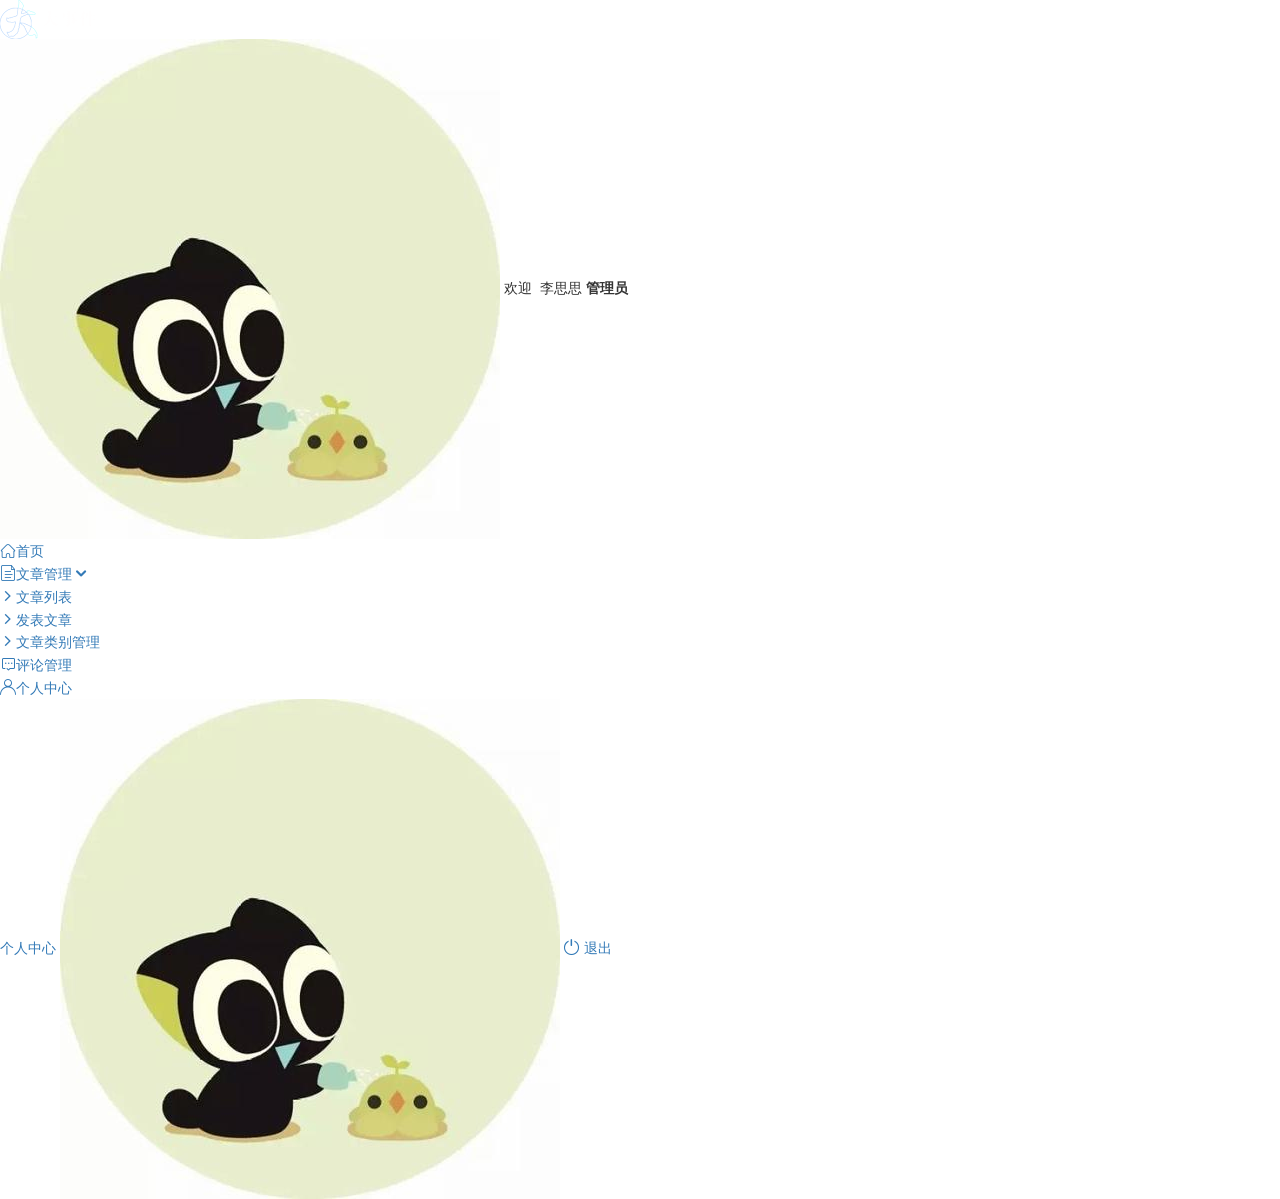
==== admin/index.html @ f995d66e "静态资源载入" ====
<!DOCTYPE html>
<html lang="en">

<head>
    <meta charset="UTF-8">
    <meta name="viewport" content="width=device-width, initial-scale=1.0">
    <meta http-equiv="X-UA-Compatible" content="ie=edge">
    <title>大事件-后台首页</title>
    <link rel="stylesheet" href="./libs/bootstrap/css/bootstrap.min.css">
    <link rel="stylesheet" href="css/reset.css">
    <link rel="stylesheet" href="css/iconfont.css">
    <link rel="stylesheet" href="css/main.css">
    <script src="./libs/jquery-1.12.4.min.js"></script>
    <!-- 导入bootstrap的js文件 -->
    <script src="./libs/bootstrap/js/bootstrap.min.js"></script>
</head>

<body>
    <div class="sider">
        <a href="#" class="logo"><img src="images/logo02.png" alt="logo"></a>
        <div class="user_info">
            <img src="images/2.jpg" alt="person">
            <span>欢迎&nbsp;&nbsp;李思思</span>
            <b>管理员</b>
        </div>
        <!-- 左侧导航栏 -->
        <div class="menu">
            <div class="level01 active"><a href="#" target="main_frame"><i
                        class="iconfont icon-yidiandiantubiao04"></i><span>首页</span></a></div>
            <div class="level01"><a href="#"><i class="iconfont icon-icon-article"></i><span>文章管理</span><b
                        class="iconfont icon-arrowdownl"></b></a></div>
            <ul class="level02">
                <li><a href="#" target="main_frame"><i class="iconfont icon-previewright"></i><span>文章列表</span></a></li>
                <li><a href="#" target="main_frame"><i class="iconfont icon-previewright"></i><span>发表文章</span></a></li>
                <li><a href="#" target="main_frame"><i class="iconfont icon-previewright"></i><span>文章类别管理</span></a>
                </li>
            </ul>

            <div class="level01"><a href="#" target="main_frame"><i
                        class="iconfont icon-comment"></i><span>评论管理</span></a></div>
            <div class="level01" id="user"><a href="#" target="main_frame"><i
                        class="iconfont icon-user"></i><span>个人中心</span></a></div>
        </div>
        <!-- 顶部栏 -->
        <div class="header_bar">
            <div class="user_center_link">
                <a href="./user.html" target="main_frame">个人中心</a>
                <img src="images/2.jpg" alt="person">
                <a href="javascript:void(0)" class="logout"><i class="iconfont icon-tuichu"></i> 退出</a>
            </div>
        </div>
        <!-- 右侧主体内容 -->
        <div class="main" id="main_body">

        </div>
    </div>
</body>
</html>
---- admin/css/iconfont.css ----
@font-face {font-family: "iconfont";
  src: url('../fonts/iconfont.eot?t=1558003957214'); /* IE9 */
  src: url('../fonts/iconfont.eot?t=1558003957214#iefix') format('embedded-opentype'), /* IE6-IE8 */
  url('[data-uri]') format('woff2'),
  url('../fonts/iconfont.woff?t=1558003957214') format('woff'),
  url('../fonts/iconfont.ttf?t=1558003957214') format('truetype'), /* chrome, firefox, opera, Safari, Android, iOS 4.2+ */
  url('../fonts/iconfont.svg?t=1558003957214#iconfont') format('svg'); /* iOS 4.1- */
}

.iconfont {
  font-family: "iconfont" !important;
  font-size: 16px;
  font-style: normal;
  -webkit-font-smoothing: antialiased;
  -moz-osx-font-smoothing: grayscale;
}

.icon-yidiandiantubiao04:before {
  content: "\e607";
}

.icon-arrowdownl:before {
  content: "\e6a3";
}

.icon-key:before {
  content: "\e68b";
}

.icon-tuichu:before {
  content: "\e622";
}

.icon-previewright:before {
  content: "\e75c";
}

.icon-system:before {
  content: "\e6a6";
}

.icon-icondate:before {
  content: "\e609";
}

.icon-search:before {
  content: "\e656";
}

.icon-system1:before {
  content: "\e608";
}

.icon-user:before {
  content: "\e645";
}

.icon-comment:before {
  content: "\e60a";
}

.icon-icon-article:before {
  content: "\e601";
}
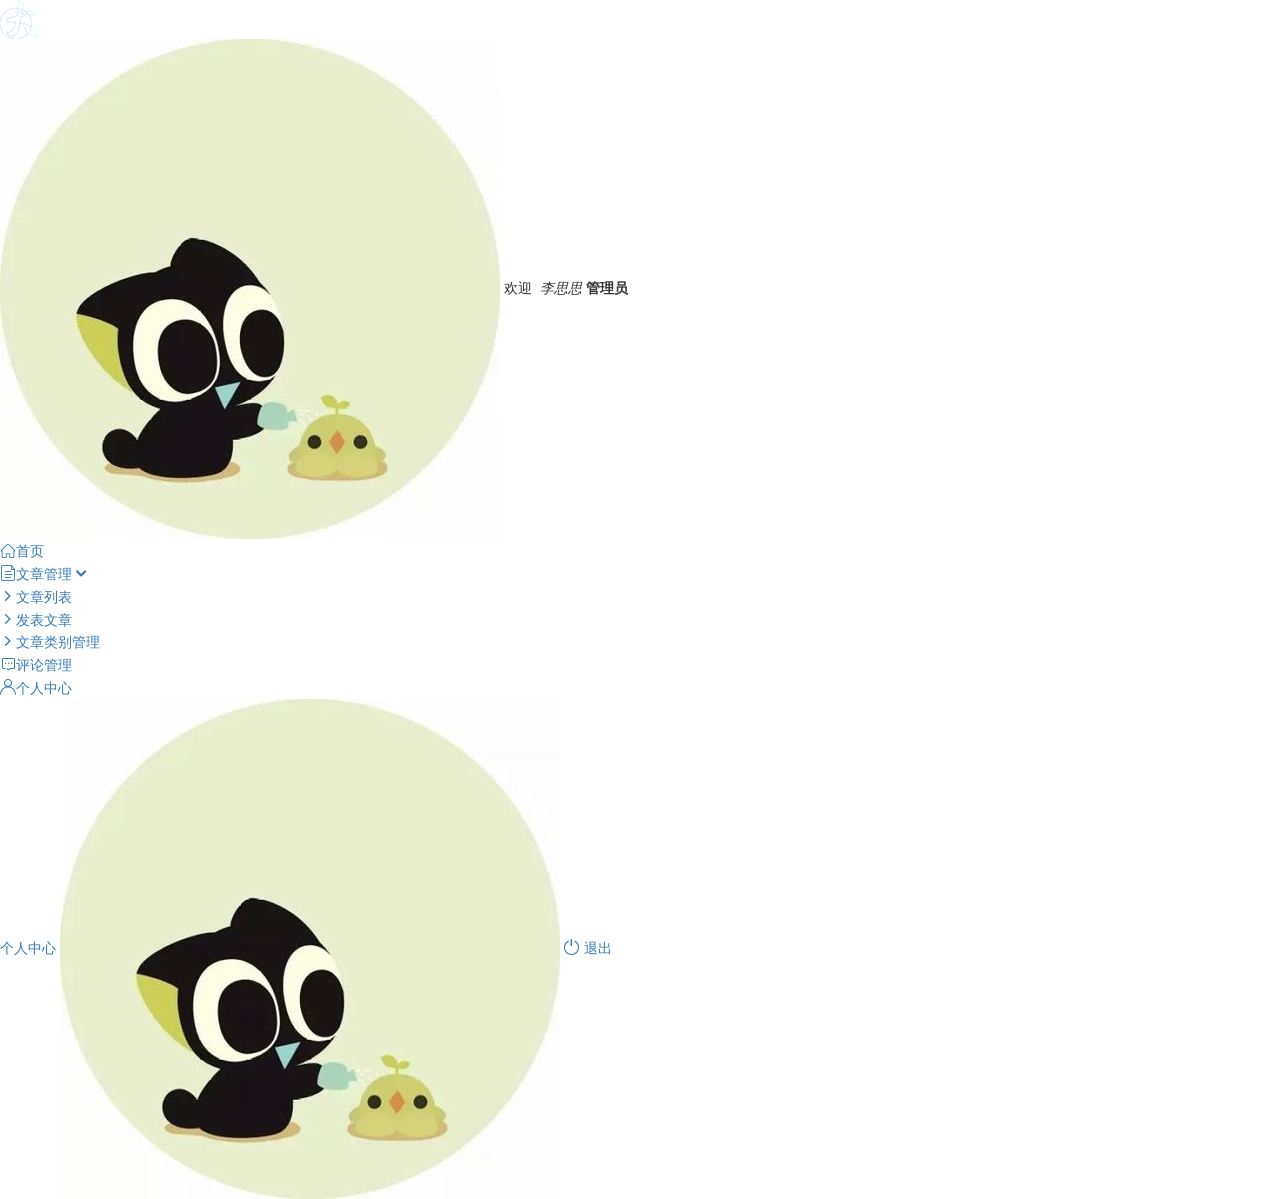
==== commit 61c43998: "index页面获取用户信息-完成" ====
--- a/admin/index.html
+++ b/admin/index.html
@@ -20,7 +20,7 @@
         <a href="#" class="logo"><img src="images/logo02.png" alt="logo"></a>
         <div class="user_info">
             <img src="images/2.jpg" alt="person">
-            <span>欢迎&nbsp;&nbsp;李思思</span>
+            <span>欢迎&nbsp;&nbsp;<i>李思思</i></span>
             <b>管理员</b>
         </div>
         <!-- 左侧导航栏 -->
@@ -54,5 +54,28 @@
 
         </div>
     </div>
+
+    <script src="./libs/https.js"></script>
+    <script>
+        // 入口函数
+        $(function() {
+            // 思路分析：
+            // 需求一：
+            // 一加载页面，就获取到用户的信息在对应的位置
+            $.ajax({
+                type: 'get',
+                url: BigNew.user_info,
+                success: function(backData) {
+                    console.log(backData);
+                    if (backData.code == 200) {
+                        $('.user_info img').attr('src', backData.data.userPic);
+                        $('.user_info span>i').text(backData.data.nickname);
+                        $('.user_center_link img').attr('src', backData.data.userPic);
+                    };
+                }
+            });
+        });
+    </script>
 </body>
+
 </html>
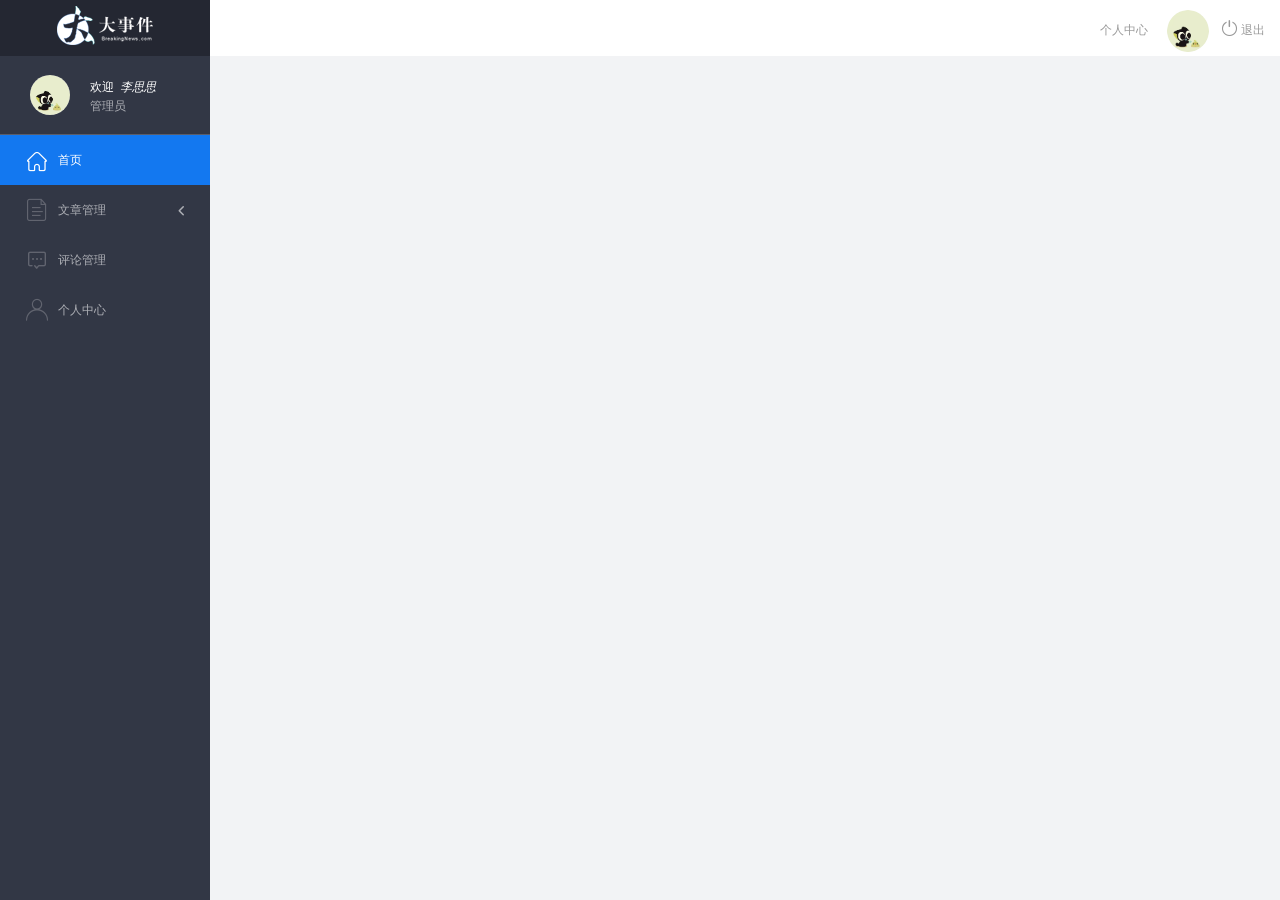
==== commit 7b3bae47: "首页左侧导航栏-点击样式完成" ====
--- a/admin/index.html
+++ b/admin/index.html
@@ -25,21 +25,51 @@
         </div>
         <!-- 左侧导航栏 -->
         <div class="menu">
-            <div class="level01 active"><a href="#" target="main_frame"><i
-                        class="iconfont icon-yidiandiantubiao04"></i><span>首页</span></a></div>
-            <div class="level01"><a href="#"><i class="iconfont icon-icon-article"></i><span>文章管理</span><b
-                        class="iconfont icon-arrowdownl"></b></a></div>
+            <div class="level01 active">
+                <a href="#" target="main_frame"><i
+                    class="iconfont icon-yidiandiantubiao04"></i>
+                    <span>首页</span>
+                 </a>
+            </div>
+            <div class="level01">
+                <a href="#"><i class="iconfont icon-icon-article"></i>
+                    <span>文章管理</span>
+                    <b class="iconfont icon-arrowdownl"></b>
+                </a>
+            </div>
             <ul class="level02">
-                <li><a href="#" target="main_frame"><i class="iconfont icon-previewright"></i><span>文章列表</span></a></li>
-                <li><a href="#" target="main_frame"><i class="iconfont icon-previewright"></i><span>发表文章</span></a></li>
-                <li><a href="#" target="main_frame"><i class="iconfont icon-previewright"></i><span>文章类别管理</span></a>
+                <li>
+                    <a href="#" target="main_frame">
+                        <i class="iconfont icon-previewright"></i>
+                        <span>文章列表</span>
+                    </a>
+                </li>
+                <li>
+                    <a href="#" target="main_frame">
+                        <i class="iconfont icon-previewright"></i>
+                        <span>发表文章</span>
+                    </a>
+                </li>
+                <li>
+                    <a href="#" target="main_frame">
+                        <i class="iconfont icon-previewright"></i>
+                        <span>文章类别管理</span>
+                    </a>
                 </li>
             </ul>
 
-            <div class="level01"><a href="#" target="main_frame"><i
-                        class="iconfont icon-comment"></i><span>评论管理</span></a></div>
-            <div class="level01" id="user"><a href="#" target="main_frame"><i
-                        class="iconfont icon-user"></i><span>个人中心</span></a></div>
+            <div class="level01">
+                <a href="#" target="main_frame">
+                    <i class="iconfont icon-comment"></i>
+                    <span>评论管理</span>
+                </a>
+            </div>
+            <div class="level01" id="user">
+                <a href="#" target="main_frame">
+                    <i class="iconfont icon-user"></i>
+                    <span>个人中心</span>
+                </a>
+            </div>
         </div>
         <!-- 顶部栏 -->
         <div class="header_bar">
@@ -65,6 +95,9 @@
             $.ajax({
                 type: 'get',
                 url: BigNew.user_info,
+                headers: {
+                    Authorization: localStorage.getItem('token')
+                },
                 success: function(backData) {
                     console.log(backData);
                     if (backData.code == 200) {
@@ -74,6 +107,38 @@
                     };
                 }
             });
+
+            // 需求二：
+            // 点击退出按钮，退出账号
+            // 1.给退出按钮创建点击事件
+            // 2.移除localStorage的属性值
+            $('.logout').on('click', function() {
+                localStorage.removeItem('token');
+                if (confirm('你确定要退出吗？')) {
+                    location.href = './login.html';
+                };
+            });
+
+            // 需求三：
+            // 给level01创建点击事件，当前点击的按钮添加一个类，其他兄弟标签移除这个添加的类
+            $('.level01').on('click', function() {
+                $(this).addClass('active').siblings('div').removeClass('active');
+                // 判断出是否是第二个文章管理
+                if ($(this).index('.level01') == 1) {
+                    // 滑入滑出效果
+                    $(this).next().stop(true, false).slideToggle(300);
+                    // 箭头图标的转向
+                    $(this).find('b').toggleClass('rotate0');
+                    // 给第一个li设置默认的高亮显示
+                    $(this).next().children('li').first().addClass('active').siblings().removeClass('active');
+                };
+            });
+
+            // 需求四：
+            // 给类名为level02的子标签设置点击事件
+            $('.level02 li').on('click', function() {
+                $(this).addClass('active').siblings().removeClass('active');
+            });
         });
     </script>
 </body>
--- a/admin/css/main.css
+++ b/admin/css/main.css
@@ -0,0 +1,442 @@
+body {
+    font-family: 'MicroSoft YaHei';
+    background-color: #f2f3f5;
+}
+
+.main_wrap {
+    position: fixed;
+    width: 100%;
+    height: 100%;
+    left: 0px;
+    top: 0px;
+    background: url('../images/login_bg.jpg');
+    background-size: 100% 100%;
+}
+
+.header {
+    width: 1200px;
+    overflow: hidden;
+    margin: 20px auto 0;
+}
+
+.heade .logo {
+    float: left;
+}
+
+.header .copyright {
+    float: right;
+    font-size: 12px;
+    color: #fff;
+    text-align: right;
+    line-height: 20px;
+    margin-top: 10px;
+}
+
+.login_form_con {
+    position: absolute;
+    left: 50%;
+    top: 50%;
+    margin-left: -200px;
+    margin-top: -155px;
+    width: 400px;
+    height: 310px;
+    background-color: #edeff0;
+}
+
+.login_form {
+    position: relative;
+}
+
+.login_form .icon-user {
+    position: absolute;
+    font-size: 16px;
+    color: #999;
+    left: 46px;
+    top: 12px;
+}
+
+.login_form .icon-key {
+    position: absolute;
+    font-size: 18px;
+    color: #999;
+    left: 46px;
+    top: 78px;
+}
+
+.login_title {
+    height: 60px;
+    background: url('../images/login_title.png') center center no-repeat #fff;
+}
+
+.input_txt,
+.input_pass,
+.input_sub {
+    display: block;
+    width: 334px;
+    height: 37px;
+    padding: 0px;
+    text-indent: 40px;
+    border: 1px solid #ddd;
+    margin: 27px auto 0;
+    outline: none;
+}
+
+.input_sub {
+    margin-top: 40px;
+    height: 42px;
+    background-color: #19b9e7;
+    text-indent: 0px;
+    font-size: 18px;
+    color: #fff;
+    cursor: pointer;
+}
+
+.input_sub:hover {
+    background-color: #08a0cc;
+}
+
+.sider {
+    position: fixed;
+    left: 0;
+    top: 0;
+    bottom: 0;
+    width: 210px;
+    background-color: #323745;
+}
+
+.sider .logo {
+    display: block;
+    height: 56px;
+    background-color: #242732;
+    overflow: hidden;
+}
+
+.sider .logo img {
+    display: block;
+    margin: 6px auto 0;
+}
+
+.user_info {
+    height: 79px;
+    border-bottom: 1px solid #5a5e6b;
+}
+
+.user_info img {
+    float: left;
+    width: 40px;
+    height: 40px;
+    border-radius: 20px;
+    margin: 19px 0 0 30px;
+}
+
+.user_info span {
+    float: left;
+    width: 120px;
+    font-size: 12px;
+    color: #fff;
+    margin: 23px 0 0 20px;
+}
+
+.user_info b {
+    float: left;
+    width: 120px;
+    font-weight: normal;
+    font-size: 12px;
+    color: #adafb5;
+    margin: 2px 0 0 20px;
+}
+
+.menu .level01 {
+    height: 50px;
+    line-height: 50px;
+}
+
+.menu .level01 a {
+    display: block;
+    height: 50px;
+    font-size: 12px;
+    color: #adafb5;
+    overflow: hidden;
+}
+
+.menu .level01.active a {
+    background-color: #1378f0;
+    color: #fff;
+}
+
+.menu .level01.active i {
+    color: #fff;
+}
+
+.menu .level01 a:hover {
+    background-color: #1378f0;
+    color: #fff;
+}
+
+.menu .level01 a:hover i {
+    color: #fff;
+}
+
+.menu .level01 i {
+    color: #61646f;
+    font-size: 22px;
+    float: left;
+    margin-left: 26px;
+}
+
+.menu .level01 span {
+    float: left;
+    margin-left: 10px;
+}
+
+.menu .level01 b {
+    float: right;
+    margin-right: 20px;
+    font-weight: normal;
+    transform: rotate(90deg);
+    transition: all 500ms ease;
+}
+
+.menu .level01 .rotate0 {
+    transform: rotate(0deg);
+}
+
+.menu .level02 {
+    background: #242732;
+    display: none;
+}
+
+.menu .level02 li {
+    height: 40px;
+    line-height: 40px;
+}
+
+.menu .level02 li a {
+    display: block;
+    height: 40px;
+    font-size: 12px;
+    color: #adafb5;
+    overflow: hidden;
+}
+
+.menu .level02 li a:hover {
+    background-color: #1378f0;
+    color: #fff;
+}
+
+.menu .level02 li i {
+    font-size: 12px;
+    float: left;
+    margin-left: 60px;
+}
+
+.menu .level02 li span {
+    font-size: 12px;
+    float: left;
+    margin-left: 5px;
+}
+
+.menu .level02 .active a {
+    color: #ffae00;
+}
+
+.header_bar {
+    position: fixed;
+    left: 210px;
+    right: 0;
+    top: 0;
+    height: 56px;
+    background-color: #fff;
+}
+
+.main {
+    position: fixed;
+    left: 210px;
+    top: 56px;
+    right: 0;
+    bottom: 0;
+    background-color: #f2f3f5;
+}
+
+.search_form {
+    width: 218px;
+    height: 33px;
+    border: 1px solid #ddd;
+    background-color: #f2f3f5;
+    border-radius: 16px;
+    float: left;
+    margin: 12px 0 0 27px;
+}
+
+.search_form input {
+    padding: 0px;
+    margin: 0px;
+    border: 0px;
+    float: left;
+    background-color: #f2f3f5;
+    font-size: 12px;
+    width: 175px;
+    height: 31px;
+    margin-left: 12px;
+    outline: none;
+}
+
+.search_form .icon-search {
+    line-height: 33px;
+    cursor: pointer;
+    font-size: 18px;
+    color: #abaebb;
+}
+
+.user_center_link {
+    float: right;
+}
+
+.user_center_link a {
+    line-height: 56px;
+    font-size: 12px;
+    color: #999;
+    margin-right: 15px;
+}
+
+.user_center_link a:hover {
+    color: #ffae00
+}
+
+.user_center_link img {
+    width: 42px;
+    height: 42px;
+    border-radius: 32px;
+    margin-right: 10px;
+}
+
+.spannel_list {
+    margin-top: 20px;
+}
+
+.spannel {
+    height: 100px;
+    overflow: hidden;
+    text-align: center;
+    position: relative;
+    background-color: #fff;
+    border: 1px solid #e7e7e9;
+    margin-bottom: 20px;
+}
+
+.spannel em {
+    font-style: normal;
+    font-size: 50px;
+    line-height: 50px;
+    display: inline-block;
+    margin: 10px 0 0 20px;
+    font-family: 'Arial';
+    color: #83a2ed;
+}
+
+.spannel span {
+    font-size: 14px;
+    display: inline-block;
+    color: #83a2ed;
+    margin-left: 10px;
+}
+
+.spannel b {
+    position: absolute;
+    left: 0;
+    bottom: 0;
+    width: 100%;
+    line-height: 24px;
+    background: #e5e5e5;
+    color: #333;
+    font-size: 14px;
+    font-weight: normal;
+}
+
+.scolor01 em,
+.scolor01 span {
+    color: #6ac6e2;
+}
+
+.scolor02 em,
+.scolor02 span {
+    color: #5fd9de;
+}
+
+.scolor03 em,
+.scolor03 span {
+    color: #58d88e;
+}
+
+.gragh_pannel {
+    height: 350px;
+    border: 1px solid #e7e7e9;
+    background-color: #fff!important;
+    margin-bottom: 20px;
+}
+
+.column_pannel {
+    margin-bottom: 20px;
+    height: 400px;
+    border: 1px solid #e7e7e9;
+    background-color: #fff!important;
+}
+
+.common_title {
+    line-height: 42px;
+    background-color: #fbfbfb;
+    border: 1px solid #e7e7e9;
+    margin-top: 20px;
+    text-indent: 15px;
+    font-size: 14px;
+    color: #333;
+}
+
+.common_con {
+    border: 1px solid #e7e7e9;
+    border-top: 0px;
+    background-color: #fff;
+    padding-bottom: 20px;
+    margin-bottom: 20px;
+}
+
+.opt_btns {
+    margin-top: 20px;
+}
+
+.mp20 {
+    margin-top: 20px;
+}
+
+.pagination {
+    margin: 0;
+}
+
+.article_form {
+    margin-top: 20px;
+}
+
+.form-group {
+    margin-bottom: 25px;
+}
+
+.form-group label {
+    font-weight: normal;
+    color: #666;
+}
+
+.icon-icondate {
+    line-height: 16px;
+}
+
+.user_pic {
+    width: 100px;
+    height: 100px;
+    margin-bottom: 10px;
+}
+
+.article_cover {
+    width: 200px;
+    height: 200px;
+    margin-bottom: 10px;
+}
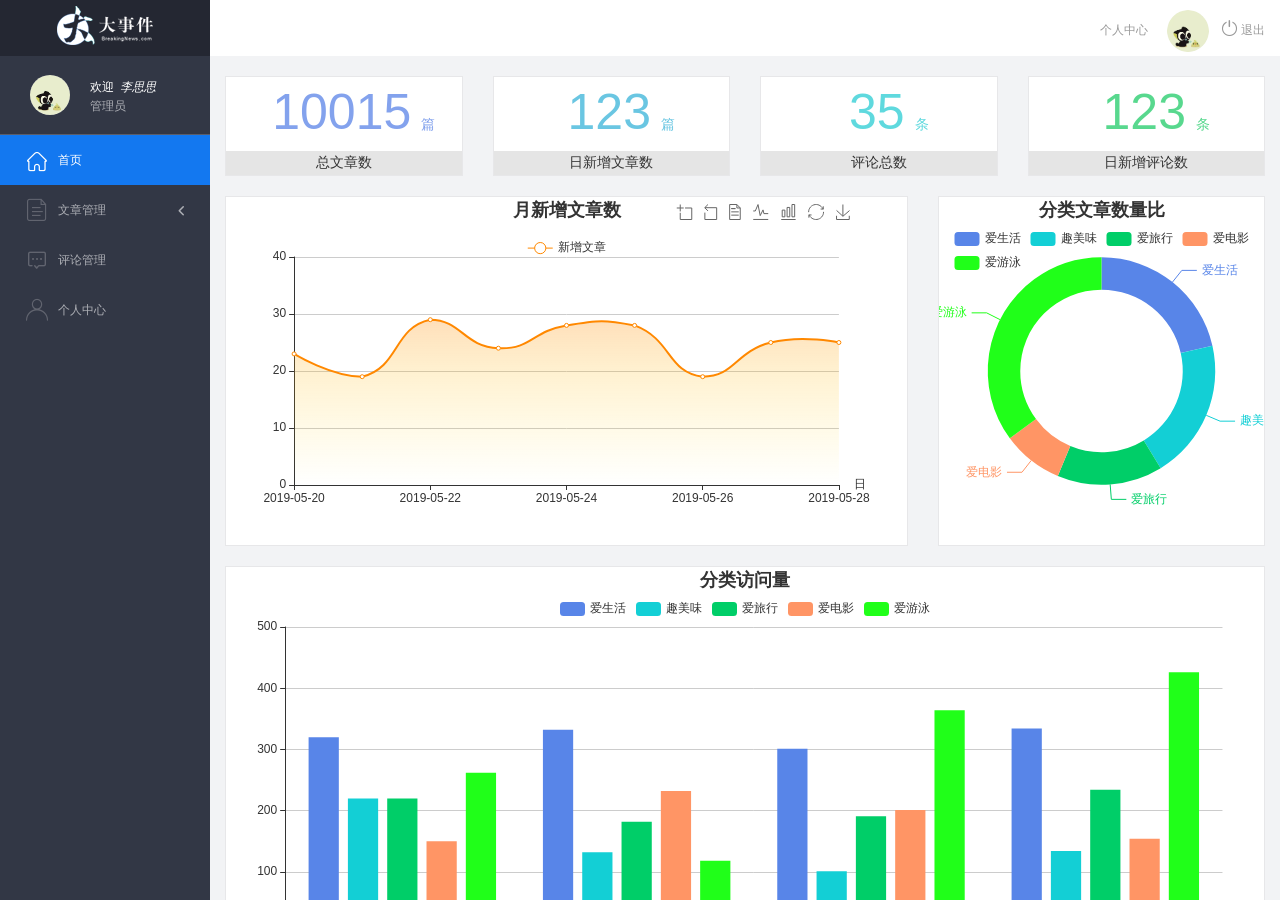
==== commit 4fc2fd63: "首页内容展示-完成" ====
--- a/admin/index.html
+++ b/admin/index.html
@@ -26,32 +26,32 @@
         <!-- 左侧导航栏 -->
         <div class="menu">
             <div class="level01 active">
-                <a href="#" target="main_frame"><i
+                <a href="main_count.html" target="my_ifram"><i
                     class="iconfont icon-yidiandiantubiao04"></i>
                     <span>首页</span>
                  </a>
             </div>
             <div class="level01">
-                <a href="#"><i class="iconfont icon-icon-article"></i>
+                <a href="./article_list.html" target="my_ifram"><i class="iconfont icon-icon-article"></i>
                     <span>文章管理</span>
                     <b class="iconfont icon-arrowdownl"></b>
                 </a>
             </div>
             <ul class="level02">
                 <li>
-                    <a href="#" target="main_frame">
+                    <a href="./article_list.html" target="my_ifram">
                         <i class="iconfont icon-previewright"></i>
                         <span>文章列表</span>
                     </a>
                 </li>
                 <li>
-                    <a href="#" target="main_frame">
+                    <a href="./article_release.html" target="my_ifram">
                         <i class="iconfont icon-previewright"></i>
                         <span>发表文章</span>
                     </a>
                 </li>
                 <li>
-                    <a href="#" target="main_frame">
+                    <a href="./article_category.html" target="my_ifram">
                         <i class="iconfont icon-previewright"></i>
                         <span>文章类别管理</span>
                     </a>
@@ -59,13 +59,13 @@
             </ul>
 
             <div class="level01">
-                <a href="#" target="main_frame">
+                <a href="./comment_list.html" target="my_ifram">
                     <i class="iconfont icon-comment"></i>
                     <span>评论管理</span>
                 </a>
             </div>
             <div class="level01" id="user">
-                <a href="#" target="main_frame">
+                <a href="./user.html" target="my_ifram">
                     <i class="iconfont icon-user"></i>
                     <span>个人中心</span>
                 </a>
@@ -74,14 +74,14 @@
         <!-- 顶部栏 -->
         <div class="header_bar">
             <div class="user_center_link">
-                <a href="./user.html" target="main_frame">个人中心</a>
+                <a href="./user.html" target="my_ifram">个人中心</a>
                 <img src="images/2.jpg" alt="person">
                 <a href="javascript:void(0)" class="logout"><i class="iconfont icon-tuichu"></i> 退出</a>
             </div>
         </div>
         <!-- 右侧主体内容 -->
         <div class="main" id="main_body">
-
+            <iframe name="my_ifram" src="./main_count.html" frameborder="0" style="width: 100%;height: 100%;"></iframe>
         </div>
     </div>
 
